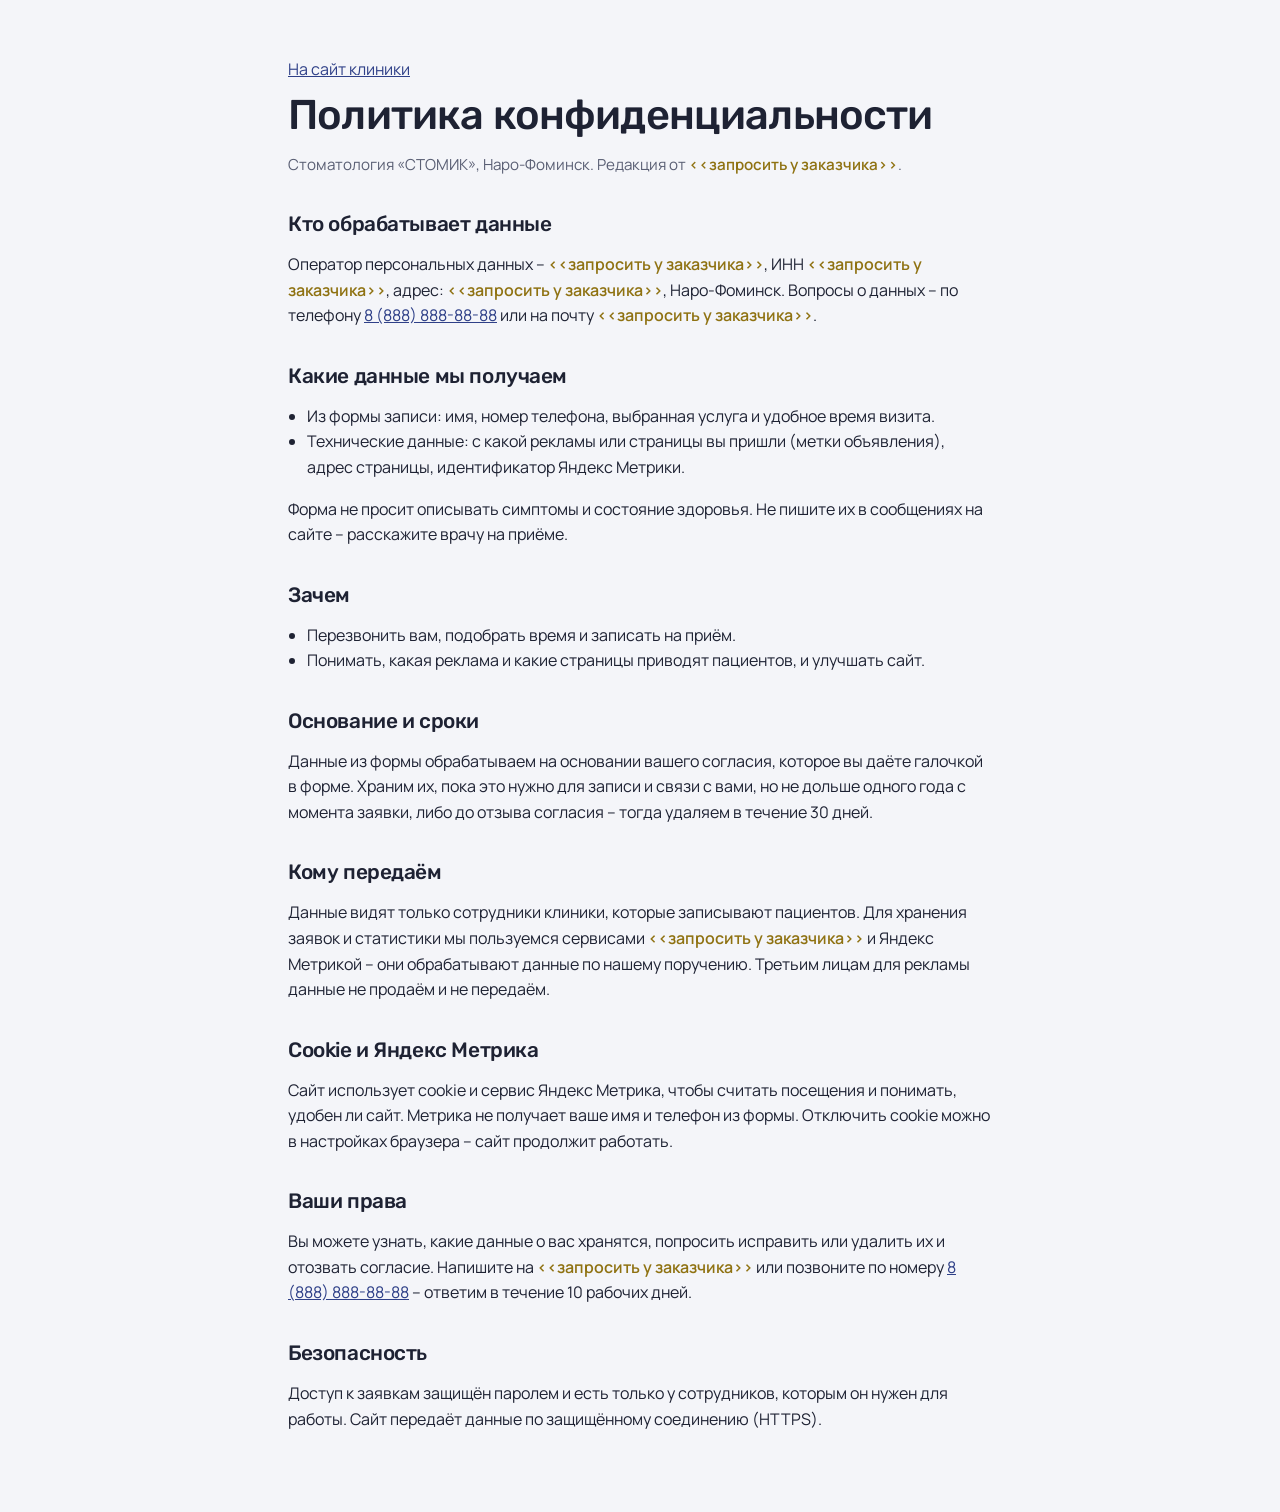
==== assets/privacy.html @ 560e2ae6 "Шаблон: стоматология" ====
﻿<!doctype html>
<html lang="ru">
<head>
<meta charset="utf-8">
<meta name="viewport" content="width=device-width, initial-scale=1">
<meta name="robots" content="noindex">
<title>Политика конфиденциальности · СТОМИК</title>
<link rel="preconnect" href="https://fonts.googleapis.com">
<link rel="preconnect" href="https://fonts.gstatic.com" crossorigin>
<link href="https://fonts.googleapis.com/css2?family=Rubik:wght@500&family=Manrope:wght@400;600&display=swap" rel="stylesheet">
<style>
  :root { --canvas: #f4f5f9; --ink: #1e2233; --ink-soft: #5a5f74; --accent-deep: #2f4088; }
  html, body { margin: 0; background: var(--canvas); color: var(--ink); }
  body { font-family: "Manrope", "Segoe UI", system-ui, sans-serif; font-size: 1rem; line-height: 1.6; }
  main { max-width: 44rem; margin: 0 auto; padding: 3rem clamp(1rem, 4vw, 2rem) 4rem; }
  h1, h2 { font-family: "Rubik", system-ui, sans-serif; font-weight: 500; letter-spacing: -0.02em; line-height: 1.1; text-wrap: balance; }
  h1 { font-size: clamp(1.8rem, 1.4rem + 1.6vw, 2.6rem); margin: 0 0 .5rem; }
  h2 { font-size: 1.3rem; margin: 2.25rem 0 .5rem; }
  p, li { text-wrap: pretty; }
  ul { padding-left: 1.2em; }
  a { color: var(--accent-deep); }
  .meta { color: var(--ink-soft); font-size: .95rem; }
  .back { display: inline-flex; min-height: 44px; align-items: center; }
  .todo{color:#8F7212;font-weight:600}
</style>
</head>
<body>
<main>
  <a class="back" href="../">На сайт клиники</a>
  <h1>Политика конфиденциальности</h1>
  <p class="meta">Стоматология «СТОМИК», Наро-Фоминск. Редакция от <span class="todo">&lt;&lt;запросить у заказчика&gt;&gt;</span>.</p>

  <h2>Кто обрабатывает данные</h2>
  <p>Оператор персональных данных – <span class="todo">&lt;&lt;запросить у заказчика&gt;&gt;</span>, ИНН <span class="todo">&lt;&lt;запросить у заказчика&gt;&gt;</span>, адрес: <span class="todo">&lt;&lt;запросить у заказчика&gt;&gt;</span>, Наро-Фоминск. Вопросы о данных – по телефону <a href="tel:+78888888888">8 (888) 888-88-88</a> или на почту <span class="todo">&lt;&lt;запросить у заказчика&gt;&gt;</span>.</p>

  <h2>Какие данные мы получаем</h2>
  <ul>
    <li>Из формы записи: имя, номер телефона, выбранная услуга и удобное время визита.</li>
    <li>Технические данные: с какой рекламы или страницы вы пришли (метки объявления), адрес страницы, идентификатор Яндекс Метрики.</li>
  </ul>
  <p>Форма не просит описывать симптомы и состояние здоровья. Не пишите их в сообщениях на сайте – расскажите врачу на приёме.</p>

  <h2>Зачем</h2>
  <ul>
    <li>Перезвонить вам, подобрать время и записать на приём.</li>
    <li>Понимать, какая реклама и какие страницы приводят пациентов, и улучшать сайт.</li>
  </ul>

  <h2>Основание и сроки</h2>
  <p>Данные из формы обрабатываем на основании вашего согласия, которое вы даёте галочкой в форме. Храним их, пока это нужно для записи и связи с вами, но не дольше одного года с момента заявки, либо до отзыва согласия – тогда удаляем в течение 30 дней.</p>

  <h2>Кому передаём</h2>
  <p>Данные видят только сотрудники клиники, которые записывают пациентов. Для хранения заявок и статистики мы пользуемся сервисами <span class="todo">&lt;&lt;запросить у заказчика&gt;&gt;</span> и Яндекс Метрикой – они обрабатывают данные по нашему поручению. Третьим лицам для рекламы данные не продаём и не передаём.</p>

  <h2>Cookie и Яндекс Метрика</h2>
  <p>Сайт использует cookie и сервис Яндекс Метрика, чтобы считать посещения и понимать, удобен ли сайт. Метрика не получает ваше имя и телефон из формы. Отключить cookie можно в настройках браузера – сайт продолжит работать.</p>

  <h2>Ваши права</h2>
  <p>Вы можете узнать, какие данные о вас хранятся, попросить исправить или удалить их и отозвать согласие. Напишите на <span class="todo">&lt;&lt;запросить у заказчика&gt;&gt;</span> или позвоните по номеру <a href="tel:+78888888888">8 (888) 888-88-88</a> – ответим в течение 10 рабочих дней.</p>

  <h2>Безопасность</h2>
  <p>Доступ к заявкам защищён паролем и есть только у сотрудников, которым он нужен для работы. Сайт передаёт данные по защищённому соединению (HTTPS).</p>
</main>
</body>
</html>
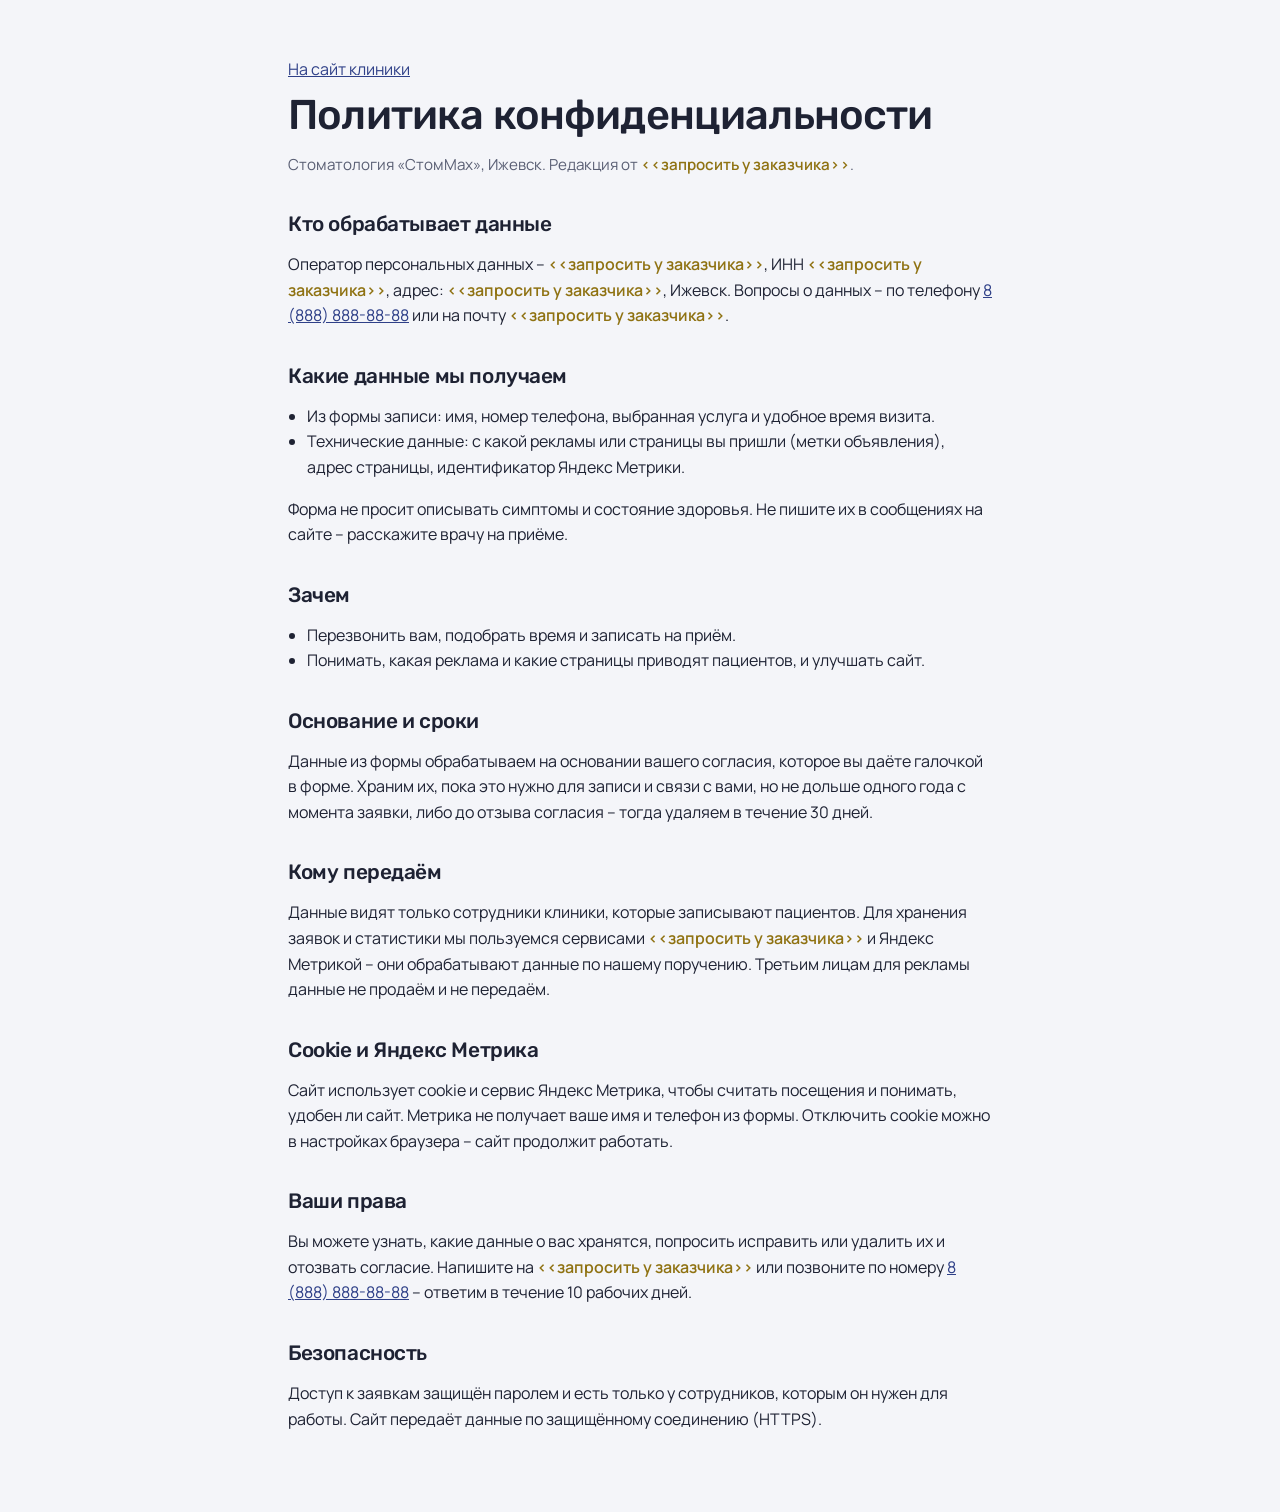
==== commit 7378692e: "Ижевск, логотип СтомМах" ====
--- a/assets/privacy.html
+++ b/assets/privacy.html
@@ -4,7 +4,7 @@
 <meta charset="utf-8">
 <meta name="viewport" content="width=device-width, initial-scale=1">
 <meta name="robots" content="noindex">
-<title>Политика конфиденциальности · СТОМИК</title>
+<title>Политика конфиденциальности · СтомМах</title>
 <link rel="preconnect" href="https://fonts.googleapis.com">
 <link rel="preconnect" href="https://fonts.gstatic.com" crossorigin>
 <link href="https://fonts.googleapis.com/css2?family=Rubik:wght@500&family=Manrope:wght@400;600&display=swap" rel="stylesheet">
@@ -28,10 +28,10 @@
 <main>
   <a class="back" href="../">На сайт клиники</a>
   <h1>Политика конфиденциальности</h1>
-  <p class="meta">Стоматология «СТОМИК», Наро-Фоминск. Редакция от <span class="todo">&lt;&lt;запросить у заказчика&gt;&gt;</span>.</p>
+  <p class="meta">Стоматология «СтомМах», Ижевск. Редакция от <span class="todo">&lt;&lt;запросить у заказчика&gt;&gt;</span>.</p>
 
   <h2>Кто обрабатывает данные</h2>
-  <p>Оператор персональных данных – <span class="todo">&lt;&lt;запросить у заказчика&gt;&gt;</span>, ИНН <span class="todo">&lt;&lt;запросить у заказчика&gt;&gt;</span>, адрес: <span class="todo">&lt;&lt;запросить у заказчика&gt;&gt;</span>, Наро-Фоминск. Вопросы о данных – по телефону <a href="tel:+78888888888">8 (888) 888-88-88</a> или на почту <span class="todo">&lt;&lt;запросить у заказчика&gt;&gt;</span>.</p>
+  <p>Оператор персональных данных – <span class="todo">&lt;&lt;запросить у заказчика&gt;&gt;</span>, ИНН <span class="todo">&lt;&lt;запросить у заказчика&gt;&gt;</span>, адрес: <span class="todo">&lt;&lt;запросить у заказчика&gt;&gt;</span>, Ижевск. Вопросы о данных – по телефону <a href="tel:+78888888888">8 (888) 888-88-88</a> или на почту <span class="todo">&lt;&lt;запросить у заказчика&gt;&gt;</span>.</p>
 
   <h2>Какие данные мы получаем</h2>
   <ul>
@@ -64,3 +64,4 @@
 </body>
 </html>
 
+
